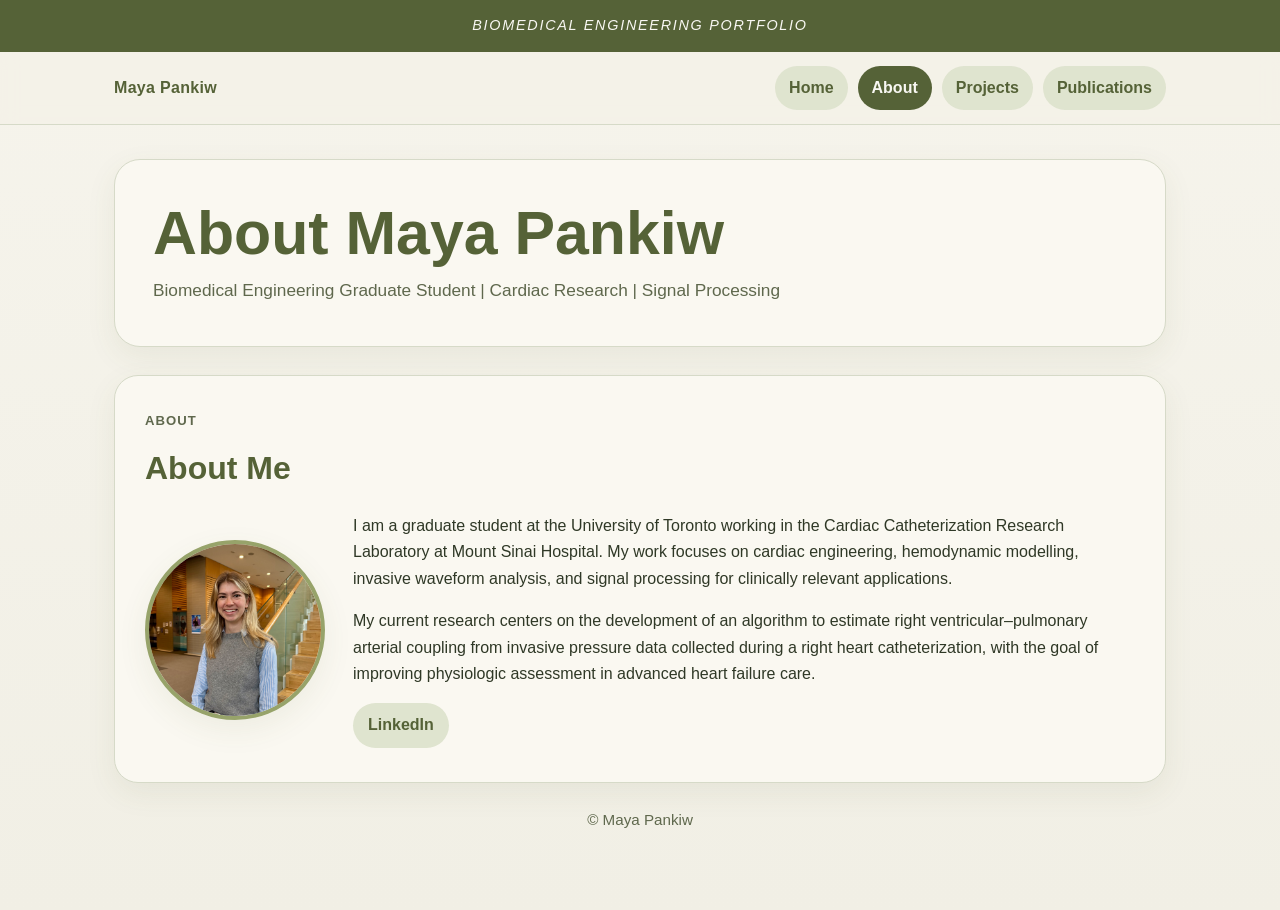
==== about.html @ 4dd9d4d1 "Add files via upload" ====
<!DOCTYPE html>
<html lang="en">
<head>
    <meta charset="UTF-8">
    <meta name="viewport" content="width=device-width, initial-scale=1.0">
    <title>About | Maya Pankiw</title>
    <link rel="stylesheet" href="styles.css">
</head>
<body>
    <div class="site-shell">
        <div class="topbar">Biomedical Engineering Portfolio</div>
        <div class="nav-wrap">
            <div class="nav-inner">
                <a href="index.html" class="brand">Maya Pankiw</a>
                <nav class="nav">
                    <a href="index.html" class="">Home</a>
<a href="about.html" class="active">About</a>
<a href="projects.html" class="">Projects</a>
<a href="publications.html" class="">Publications</a>
                </nav>
            </div>
        </div>

        <main class="container">
            <header class="hero">
                <h1>About Maya Pankiw</h1>
                <p>Biomedical Engineering Graduate Student | Cardiac Research | Signal Processing</p>
            </header>

            <section class="section-card">
    <div class="kicker">About</div>
    <h2>About Me</h2>

    <div class="about-flex">
        <img src="./mp-headshot.jpeg" alt="Maya Pankiw headshot" class="headshot">

        <div>
            <p>
                I am a graduate student at the University of Toronto working in the Cardiac Catheterization Research Laboratory at Mount Sinai Hospital. My work focuses on cardiac engineering, hemodynamic modelling, invasive waveform analysis, and signal processing for clinically relevant applications.
            </p>

            <p>
                My current research centers on the development of an algorithm to estimate right ventricular–pulmonary arterial coupling from invasive pressure data collected during a right heart catheterization, with the goal of improving physiologic assessment in advanced heart failure care.
            </p>

            <div class="profile-links">
                <a href="https://www.linkedin.com/in/mayapankiw" target="_blank">LinkedIn</a>
            </div>
        </div>
    </div>
</section>

            <div class="footer">© Maya Pankiw</div>
        </main>
    </div>
</body>
</html>
---- styles.css ----
:root {
    --bg: #F3F1E8;
    --card: #FAF8F1;
    --text: #2F3826;
    --muted: #5F684D;
    --accent: #97A36A;
    --accent-dark: #556237;
    --accent-soft: #DFE4CF;
    --border: #D6DAC8;
    --white-soft: #F8F7F2;
    --shadow: 0 10px 30px rgba(85, 98, 55, 0.08);
    --maxw: 1100px;
}

* {
    box-sizing: border-box;
}

html {
    scroll-behavior: smooth;
}

body {
    margin: 0;
    font-family: -apple-system, BlinkMacSystemFont, "Segoe UI", Roboto, sans-serif;
    background: linear-gradient(to bottom, #f6f4ec 0%, #f1efe5 100%);
    color: var(--text);
    line-height: 1.65;
}

a {
    color: var(--accent-dark);
}

img {
    max-width: 100%;
}

.site-shell {
    min-height: 100vh;
}

.topbar {
    background: var(--accent-dark);
    color: var(--white-soft);
    text-align: center;
    padding: 14px 20px;
    letter-spacing: 0.12em;
    text-transform: uppercase;
    font-style: italic;
    font-size: 0.9rem;
}

.nav-wrap {
    position: sticky;
    top: 0;
    z-index: 100;
    backdrop-filter: blur(8px);
    background: rgba(243, 241, 232, 0.92);
    border-bottom: 1px solid var(--border);
}

.nav-inner {
    max-width: var(--maxw);
    margin: 0 auto;
    padding: 14px 24px;
    display: flex;
    align-items: center;
    justify-content: space-between;
    gap: 16px;
}

.brand {
    font-weight: 700;
    color: var(--accent-dark);
    text-decoration: none;
    letter-spacing: 0.02em;
}

.nav {
    display: flex;
    flex-wrap: wrap;
    gap: 10px;
}

.nav a {
    text-decoration: none;
    color: var(--accent-dark);
    background: var(--accent-soft);
    padding: 9px 14px;
    border-radius: 999px;
    font-weight: 600;
    transition: 0.2s ease;
}

.nav a:hover,
.nav a.active {
    background: var(--accent-dark);
    color: var(--white-soft);
}

.container {
    max-width: var(--maxw);
    margin: 0 auto;
    padding: 34px 24px 70px;
}

.hero {
    background: var(--card);
    border: 1px solid var(--border);
    border-radius: 26px;
    padding: 42px 38px;
    box-shadow: var(--shadow);
    margin-bottom: 28px;
}

.hero h1 {
    margin: 0 0 10px 0;
    font-size: clamp(2.2rem, 5vw, 3.8rem);
    line-height: 1.05;
    color: var(--accent-dark);
}

.hero p {
    margin: 0;
    color: var(--muted);
    font-size: 1.08rem;
    max-width: 760px;
}

.hero-actions {
    margin-top: 24px;
    display: flex;
    flex-wrap: wrap;
    gap: 12px;
}

.button,
.text-link-button {
    display: inline-block;
    text-decoration: none;
    border-radius: 999px;
    padding: 11px 18px;
    font-weight: 700;
    transition: 0.2s ease;
}

.button {
    background: var(--accent);
    color: var(--white-soft);
}

.button:hover {
    background: var(--accent-dark);
}

.text-link-button {
    background: transparent;
    color: var(--accent-dark);
    border: 1px solid var(--border);
}

.text-link-button:hover {
    background: var(--accent-soft);
}

.section-card {
    background: var(--card);
    border: 1px solid var(--border);
    border-radius: 24px;
    padding: 34px 30px;
    box-shadow: var(--shadow);
    margin-bottom: 24px;
}

h2 {
    margin: 0 0 18px 0;
    font-size: 2rem;
    color: var(--accent-dark);
}

h3 {
    margin: 0 0 10px 0;
    font-size: 1.22rem;
    color: var(--accent-dark);
}

p {
    margin-top: 0;
    margin-bottom: 16px;
}

.muted {
    color: var(--muted);
}

.kicker {
    margin-bottom: 10px;
    color: var(--muted);
    text-transform: uppercase;
    letter-spacing: 0.08em;
    font-size: 0.82rem;
    font-weight: 700;
}

.about-flex {
    display: flex;
    gap: 28px;
    align-items: center;
}

.headshot {
    width: 180px;
    height: 180px;
    object-fit: cover;
    border-radius: 50%;
    border: 4px solid var(--accent);
    flex-shrink: 0;
    box-shadow: var(--shadow);
}

.profile-links,
.inline-links {
    display: flex;
    flex-wrap: wrap;
    gap: 12px;
    margin-top: 10px;
}

.profile-links a,
.inline-links a {
    text-decoration: none;
    color: var(--accent-dark);
    background: var(--accent-soft);
    padding: 9px 15px;
    border-radius: 999px;
    font-weight: 600;
    transition: 0.2s ease;
}

.profile-links a:hover,
.inline-links a:hover {
    background: var(--accent);
    color: var(--white-soft);
}

.project-grid,
.pub-grid {
    display: grid;
    gap: 20px;
    grid-template-columns: repeat(2, minmax(0, 1fr));
}

.project-card,
.pub-card {
    border: 1px solid var(--border);
    border-radius: 20px;
    padding: 22px;
    background: rgba(255,255,255,0.45);
}

.project-card p:last-child,
.pub-card p:last-child {
    margin-bottom: 0;
}

.project-image {
    width: 100%;
    display: block;
    margin-top: 14px;
    border-radius: 16px;
    border: 1px solid var(--border);
}

.video-embed {
    width: 100%;
    height: 430px;
    margin-top: 14px;
    border: 1px solid var(--border);
    border-radius: 16px;
    overflow: hidden;
    background: #000;
}

.video-embed iframe {
    width: 100%;
    height: 100%;
    border: none;
}

ul {
    padding-left: 20px;
    margin-top: 8px;
    margin-bottom: 16px;
}

li {
    margin-bottom: 10px;
}

.back-link {
    display: inline-block;
    margin-bottom: 16px;
    text-decoration: none;
    font-weight: 700;
    color: var(--accent-dark);
}

.footer {
    text-align: center;
    margin-top: 18px;
    color: var(--muted);
    font-size: 0.95rem;
    padding-bottom: 8px;
}

@media (max-width: 860px) {
    .project-grid,
    .pub-grid {
        grid-template-columns: 1fr;
    }

    .about-flex {
        flex-direction: column;
        align-items: flex-start;
    }

    .headshot {
        width: 150px;
        height: 150px;
    }

    .video-embed {
        height: 280px;
    }
}

@media (max-width: 640px) {
    .container {
        padding: 24px 14px 46px;
    }

    .nav-inner {
        padding: 12px 14px;
        flex-direction: column;
        align-items: flex-start;
    }

    .hero,
    .section-card {
        padding: 24px 20px;
    }

    .nav {
        gap: 8px;
    }
}
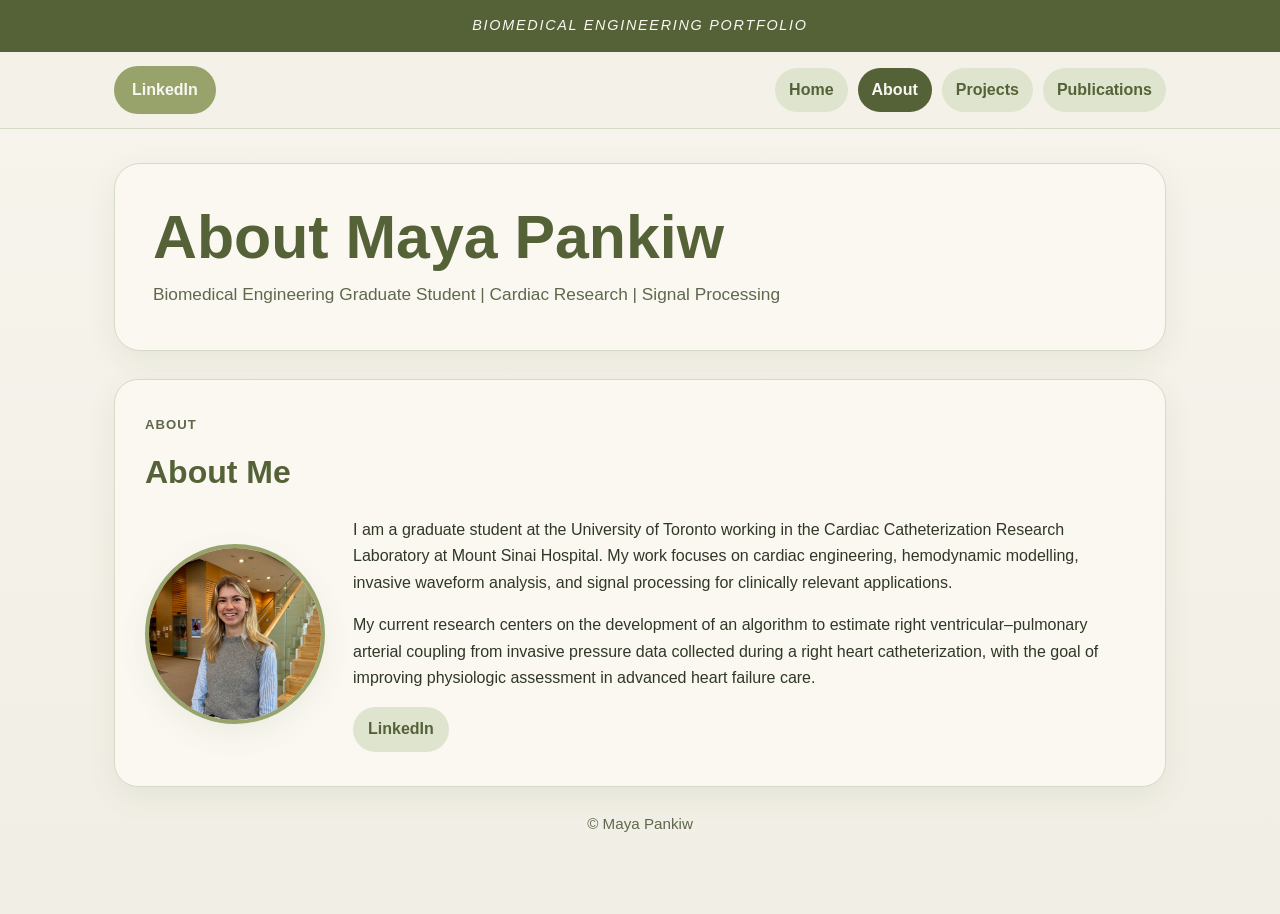
==== commit 18d8cbe6: "Update about.html" ====
--- a/about.html
+++ b/about.html
@@ -11,7 +11,7 @@
         <div class="topbar">Biomedical Engineering Portfolio</div>
         <div class="nav-wrap">
             <div class="nav-inner">
-                <a href="index.html" class="brand">Maya Pankiw</a>
+                <a href="https://www.linkedin.com/in/mayapankiw" target="_blank" class="button">LinkedIn</a>
                 <nav class="nav">
                     <a href="index.html" class="">Home</a>
 <a href="about.html" class="active">About</a>
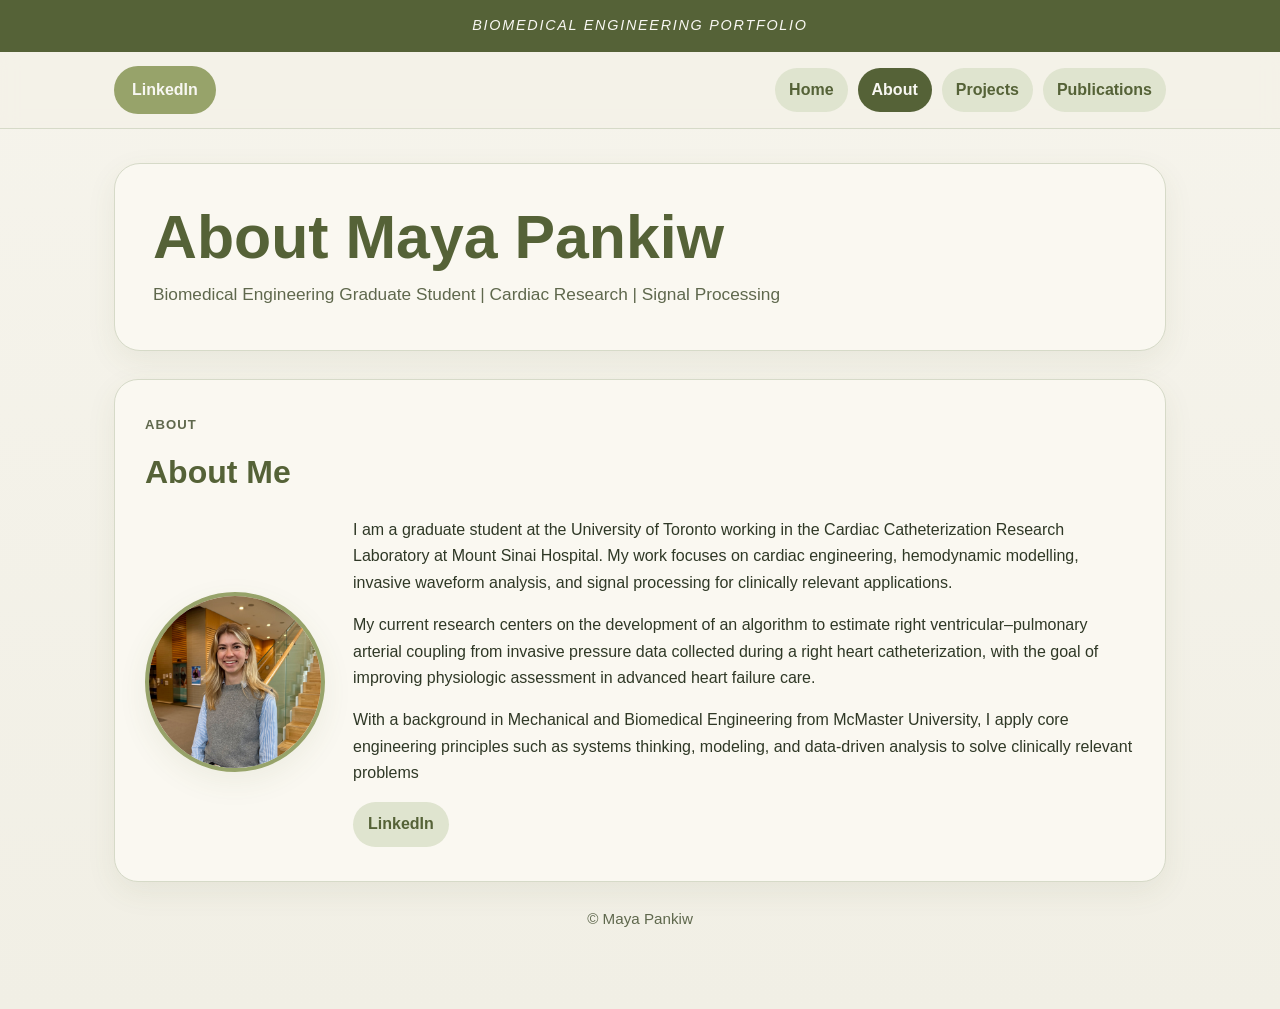
==== commit cacb9329: "Update about.html" ====
--- a/about.html
+++ b/about.html
@@ -43,6 +43,10 @@
                 My current research centers on the development of an algorithm to estimate right ventricular–pulmonary arterial coupling from invasive pressure data collected during a right heart catheterization, with the goal of improving physiologic assessment in advanced heart failure care.
             </p>
 
+            <p>
+                With a background in Mechanical and Biomedical Engineering from McMaster University, I apply core engineering principles such as systems thinking, modeling, and data-driven analysis to solve clinically relevant problems 
+            </p>
+
             <div class="profile-links">
                 <a href="https://www.linkedin.com/in/mayapankiw" target="_blank">LinkedIn</a>
             </div>
--- a/styles.css
+++ b/styles.css
@@ -138,6 +138,7 @@
 .button,
 .text-link-button {
     display: inline-block;
+    width: auto;
     text-decoration: none;
     border-radius: 999px;
     padding: 11px 18px;
@@ -219,16 +220,14 @@
     box-shadow: var(--shadow);
 }
 
-.profile-links,
-.inline-links {
+.profile-links {
     display: flex;
     flex-wrap: wrap;
     gap: 12px;
     margin-top: 10px;
 }
 
-.profile-links a,
-.inline-links a {
+.profile-links a {
     text-decoration: none;
     color: var(--accent-dark);
     background: var(--accent-soft);
@@ -238,8 +237,7 @@
     transition: 0.2s ease;
 }
 
-.profile-links a:hover,
-.inline-links a:hover {
+.profile-links a:hover {
     background: var(--accent);
     color: var(--white-soft);
 }
@@ -247,7 +245,7 @@
 .project-grid,
 .pub-grid {
     display: grid;
-    gap: 20px;
+    gap: 16px;
     grid-template-columns: repeat(2, minmax(0, 1fr));
 }
 
@@ -256,7 +254,44 @@
     border: 1px solid var(--border);
     border-radius: 20px;
     padding: 22px;
-    background: rgba(255,255,255,0.45);
+    background: rgba(255, 255, 255, 0.45);
+}
+
+.project-card {
+    display: flex;
+    flex-direction: column;
+}
+
+.project-button {
+    margin-top: auto;
+    align-self: flex-start;
+}
+
+.pub-card {
+    padding: 18px 18px 16px;
+}
+
+.pub-card h3,
+.pub-card strong {
+    display: block;
+    min-height: 2.5em;
+    line-height: 1.25;
+    margin-bottom: 4px;
+}
+
+.pub-card .muted {
+    display: block;
+    margin-bottom: 8px;
+    line-height: 1.3;
+}
+
+.pub-card .profile-links {
+    margin-top: 0;
+}
+
+.pub-card .profile-links a {
+    padding: 8px 14px;
+    font-size: 0.95rem;
 }
 
 .project-card p:last-child,
@@ -270,6 +305,11 @@
     margin-top: 14px;
     border-radius: 16px;
     border: 1px solid var(--border);
+}
+
+.project-button {
+    margin-top: auto;
+    align-self: flex-start;
 }
 
 .video-embed {
@@ -354,4 +394,17 @@
     .nav {
         gap: 8px;
     }
-}+}
+
+.highlight-statement {
+  text-align: center;
+  color: #6B8E23;           /* your olive */
+  font-style: italic;
+  font-weight: 600;         /* softer than bold */
+  font-size: 1.15rem;
+  line-height: 1.6;
+  margin: 25px 0;
+  max-width: 800px;
+  margin-left: auto;
+  margin-right: auto;
+}
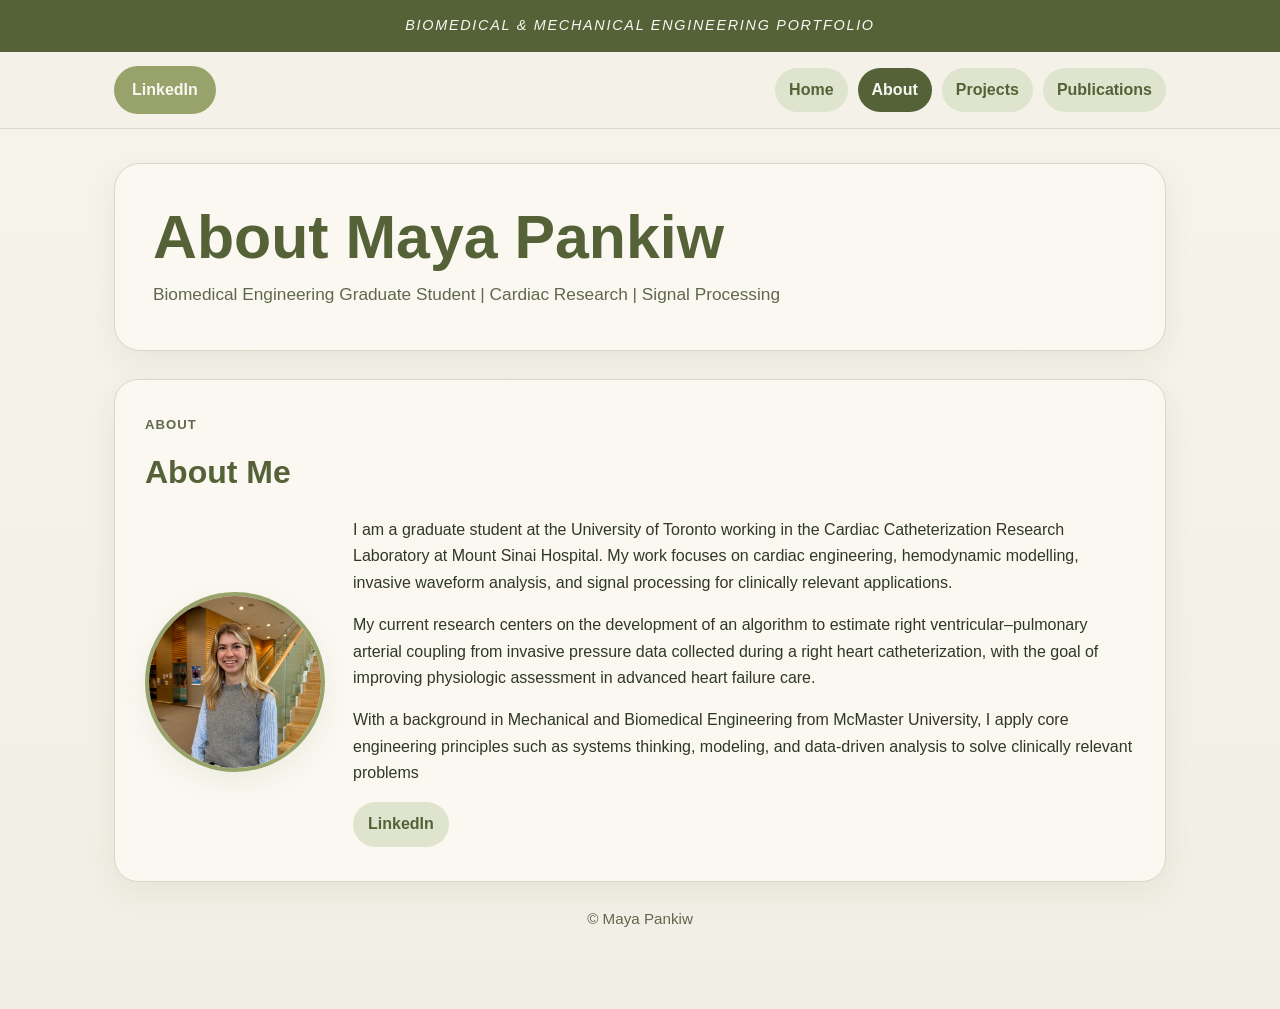
==== commit 8fc161a2: "Update about.html" ====
--- a/about.html
+++ b/about.html
@@ -8,7 +8,7 @@
 </head>
 <body>
     <div class="site-shell">
-        <div class="topbar">Biomedical Engineering Portfolio</div>
+        <div class="topbar">Biomedical & Mechanical Engineering Portfolio</div>
         <div class="nav-wrap">
             <div class="nav-inner">
                 <a href="https://www.linkedin.com/in/mayapankiw" target="_blank" class="button">LinkedIn</a>
